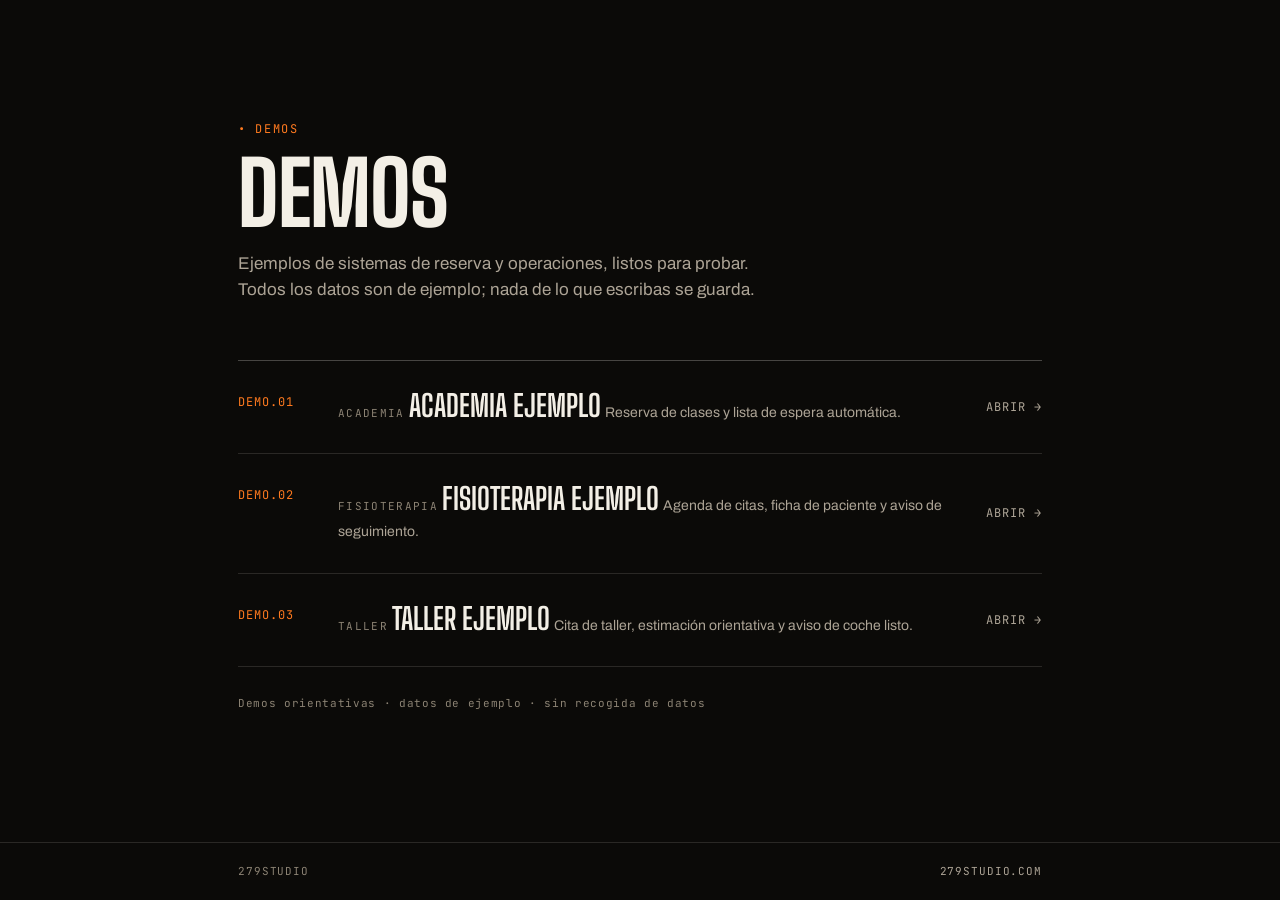
==== index.html @ bb10268d "Galeria de demos 279studio: index + genericas (academia, clinica, taller) Proyecto estatico para Ver" ====
<!doctype html>
<html lang="es">
<head>
<meta charset="UTF-8">
<meta name="viewport" content="width=device-width, initial-scale=1">
<title>Demos</title>
<meta name="description" content="Galería de demos de sistemas de reserva y operaciones. Ejemplos orientativos, ningún dato es real.">
<meta name="robots" content="noindex">
<link rel="preconnect" href="https://fonts.googleapis.com">
<link rel="preconnect" href="https://fonts.gstatic.com" crossorigin>
<link href="https://fonts.googleapis.com/css2?family=Big+Shoulders+Display:wght@700;800&family=Archivo:wght@400;500;600&family=JetBrains+Mono:wght@400;500;700&display=swap" rel="stylesheet">
<style>
  :root {
    --ground: #0b0a08;
    --raised: #17140f;
    --paper: #f3efe6;
    --paper-dim: #ada496;
    --paper-faint: #8c8374;
    --accent: #ff7a1f;
    --line: rgba(243, 239, 230, 0.13);
    --line-strong: rgba(243, 239, 230, 0.26);
    --f-display: "Big Shoulders Display", "Arial Narrow", sans-serif;
    --f-body: "Archivo", system-ui, -apple-system, "Segoe UI", sans-serif;
    --f-mono: "JetBrains Mono", ui-monospace, "SFMono-Regular", Menlo, monospace;
  }
  * { box-sizing: border-box; margin: 0; padding: 0; }
  body {
    background: var(--ground);
    color: var(--paper);
    font-family: var(--f-body);
    font-size: 17px;
    line-height: 1.55;
    min-height: 100vh;
    display: flex;
    flex-direction: column;
  }
  ::selection { background: var(--accent); color: #14110b; }
  a { color: inherit; }
  :focus-visible { outline: 2px solid var(--accent); outline-offset: 3px; }
  .wrap { width: 100%; max-width: 900px; margin: 0 auto; padding-inline: clamp(20px, 5vw, 48px); }
  main { flex: 1; padding-block: clamp(56px, 12vw, 120px); }

  .kicker {
    font-family: var(--f-mono);
    font-size: 12px;
    letter-spacing: 0.14em;
    text-transform: uppercase;
    color: var(--accent);
    margin-bottom: 12px;
  }
  .kicker::before { content: "\2022  "; }
  h1 {
    font-family: var(--f-display);
    font-weight: 800;
    font-size: clamp(46px, 10vw, 88px);
    line-height: 0.96;
    letter-spacing: -0.015em;
    text-transform: uppercase;
  }
  .intro { margin-top: 16px; max-width: 56ch; color: var(--paper-dim); }

  .list {
    margin-top: clamp(32px, 6vw, 56px);
    border-top: 1px solid var(--line-strong);
  }
  .item {
    display: grid;
    grid-template-columns: 4.5rem 1fr auto;
    gap: clamp(12px, 3vw, 28px);
    align-items: center;
    padding: clamp(18px, 3.5vw, 28px) 0;
    border-bottom: 1px solid var(--line);
    text-decoration: none;
    transition: background 0.15s ease;
  }
  .item:hover, .item:focus-visible { background: var(--raised); }
  .item .num {
    font-family: var(--f-mono);
    font-size: 12px;
    letter-spacing: 0.08em;
    color: var(--accent);
    align-self: start;
    padding-top: 4px;
  }
  .item .sector {
    font-family: var(--f-mono);
    font-size: 11px;
    letter-spacing: 0.12em;
    text-transform: uppercase;
    color: var(--paper-faint);
  }
  .item .name {
    font-family: var(--f-display);
    font-weight: 700;
    font-size: clamp(22px, 4vw, 30px);
    text-transform: uppercase;
    line-height: 1.1;
    margin-top: 2px;
  }
  .item .desc { font-size: 14px; color: var(--paper-dim); margin-top: 4px; }
  .item .go {
    font-family: var(--f-mono);
    font-size: 12px;
    letter-spacing: 0.08em;
    text-transform: uppercase;
    color: var(--paper-dim);
    white-space: nowrap;
  }
  .item:hover .go, .item:focus-visible .go { color: var(--accent); }

  .note {
    margin-top: 28px;
    font-family: var(--f-mono);
    font-size: 11px;
    letter-spacing: 0.06em;
    color: var(--paper-faint);
  }

  footer {
    border-top: 1px solid var(--line);
    padding-block: 20px;
    font-family: var(--f-mono);
    font-size: 11px;
    letter-spacing: 0.08em;
    text-transform: uppercase;
    color: var(--paper-faint);
  }
  footer .wrap { display: flex; justify-content: space-between; gap: 1rem; flex-wrap: wrap; }
  footer a { color: var(--paper-dim); text-decoration: none; }
  footer a:hover { color: var(--accent); }

  @media (max-width: 560px) {
    .item { grid-template-columns: 1fr; }
    .item .num { padding-top: 0; }
    .item .go { justify-self: start; }
  }
  @media (prefers-reduced-motion: reduce) {
    * { transition-duration: 0.01ms !important; }
  }
</style>
</head>
<body>
<main>
  <div class="wrap">
    <p class="kicker">Demos</p>
    <h1>Demos</h1>
    <p class="intro">Ejemplos de sistemas de reserva y operaciones, listos para probar. Todos los datos son de ejemplo; nada de lo que escribas se guarda.</p>

    <div class="list">
      <a class="item" href="genericas/academia/">
        <span class="num">DEMO.01</span>
        <span>
          <span class="sector">Academia</span>
          <span class="name">Academia Ejemplo</span>
          <span class="desc">Reserva de clases y lista de espera automática.</span>
        </span>
        <span class="go">Abrir &rarr;</span>
      </a>
      <a class="item" href="genericas/clinica/">
        <span class="num">DEMO.02</span>
        <span>
          <span class="sector">Fisioterapia</span>
          <span class="name">Fisioterapia Ejemplo</span>
          <span class="desc">Agenda de citas, ficha de paciente y aviso de seguimiento.</span>
        </span>
        <span class="go">Abrir &rarr;</span>
      </a>
      <a class="item" href="genericas/taller/">
        <span class="num">DEMO.03</span>
        <span>
          <span class="sector">Taller</span>
          <span class="name">Taller Ejemplo</span>
          <span class="desc">Cita de taller, estimación orientativa y aviso de coche listo.</span>
        </span>
        <span class="go">Abrir &rarr;</span>
      </a>
    </div>

    <p class="note">Demos orientativas · datos de ejemplo · sin recogida de datos</p>
  </div>
</main>

<footer>
  <div class="wrap">
    <span>279studio</span>
    <a href="https://279studio.com" target="_blank" rel="noopener">279studio.com</a>
  </div>
</footer>
</body>
</html>
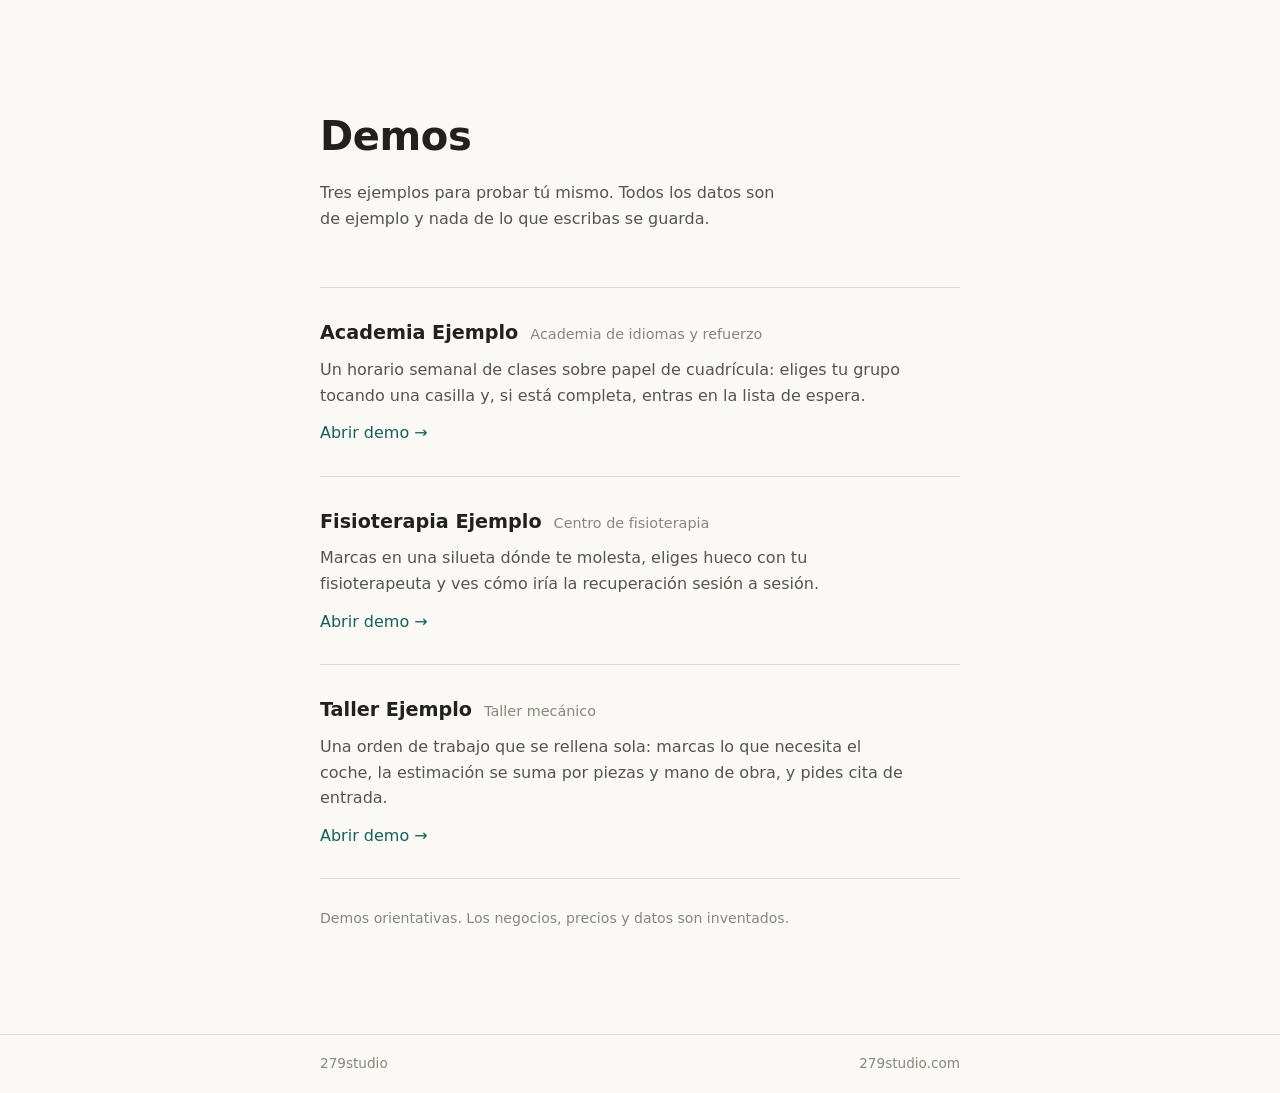
==== commit e6a994c3: "Rediseño de las 3 demos genéricas: cada una con su propio mundo visual Se abandona el sistema único " ====
--- a/index.html
+++ b/index.html
@@ -4,179 +4,134 @@
 <meta charset="UTF-8">
 <meta name="viewport" content="width=device-width, initial-scale=1">
 <title>Demos</title>
-<meta name="description" content="Galería de demos de sistemas de reserva y operaciones. Ejemplos orientativos, ningún dato es real.">
+<meta name="description" content="Tres demos para probar. Datos de ejemplo; nada de lo que escribas se guarda.">
 <meta name="robots" content="noindex">
-<link rel="preconnect" href="https://fonts.googleapis.com">
-<link rel="preconnect" href="https://fonts.gstatic.com" crossorigin>
-<link href="https://fonts.googleapis.com/css2?family=Big+Shoulders+Display:wght@700;800&family=Archivo:wght@400;500;600&family=JetBrains+Mono:wght@400;500;700&display=swap" rel="stylesheet">
 <style>
   :root {
-    --ground: #0b0a08;
-    --raised: #17140f;
-    --paper: #f3efe6;
-    --paper-dim: #ada496;
-    --paper-faint: #8c8374;
-    --accent: #ff7a1f;
-    --line: rgba(243, 239, 230, 0.13);
-    --line-strong: rgba(243, 239, 230, 0.26);
-    --f-display: "Big Shoulders Display", "Arial Narrow", sans-serif;
-    --f-body: "Archivo", system-ui, -apple-system, "Segoe UI", sans-serif;
-    --f-mono: "JetBrains Mono", ui-monospace, "SFMono-Regular", Menlo, monospace;
+    --paper: #faf9f6;
+    --ink: #23211d;
+    --ink-soft: #57544d;
+    --faint: #8a867d;
+    --line: rgba(35, 33, 29, 0.14);
+    --focus: #1b5e5a;
+    --sans: system-ui, -apple-system, "Segoe UI", Roboto, "Helvetica Neue", Arial, sans-serif;
   }
   * { box-sizing: border-box; margin: 0; padding: 0; }
   body {
-    background: var(--ground);
-    color: var(--paper);
-    font-family: var(--f-body);
-    font-size: 17px;
-    line-height: 1.55;
+    font-family: var(--sans);
+    color: var(--ink);
+    background: var(--paper);
+    font-size: 16px;
+    line-height: 1.6;
     min-height: 100vh;
     display: flex;
     flex-direction: column;
+    -webkit-font-smoothing: antialiased;
   }
-  ::selection { background: var(--accent); color: #14110b; }
   a { color: inherit; }
-  :focus-visible { outline: 2px solid var(--accent); outline-offset: 3px; }
-  .wrap { width: 100%; max-width: 900px; margin: 0 auto; padding-inline: clamp(20px, 5vw, 48px); }
-  main { flex: 1; padding-block: clamp(56px, 12vw, 120px); }
+  ::selection { background: #d9e6e4; }
+  :focus-visible { outline: 2px solid var(--focus); outline-offset: 3px; }
 
-  .kicker {
-    font-family: var(--f-mono);
-    font-size: 12px;
-    letter-spacing: 0.14em;
-    text-transform: uppercase;
-    color: var(--accent);
-    margin-bottom: 12px;
+  .wrap { width: 100%; max-width: 720px; margin: 0 auto; padding-inline: clamp(20px, 6vw, 40px); }
+  main { flex: 1; padding-block: clamp(52px, 12vw, 104px); }
+
+  h1 {
+    font-size: clamp(1.9rem, 5vw, 2.5rem);
+    font-weight: 600;
+    letter-spacing: -0.01em;
   }
-  .kicker::before { content: "\2022  "; }
-  h1 {
-    font-family: var(--f-display);
-    font-weight: 800;
-    font-size: clamp(46px, 10vw, 88px);
-    line-height: 0.96;
-    letter-spacing: -0.015em;
-    text-transform: uppercase;
+  .lede {
+    margin-top: 12px;
+    max-width: 46ch;
+    color: var(--ink-soft);
   }
-  .intro { margin-top: 16px; max-width: 56ch; color: var(--paper-dim); }
 
-  .list {
-    margin-top: clamp(32px, 6vw, 56px);
-    border-top: 1px solid var(--line-strong);
+  .demos {
+    margin-top: clamp(32px, 7vw, 56px);
+    border-top: 1px solid var(--line);
   }
-  .item {
-    display: grid;
-    grid-template-columns: 4.5rem 1fr auto;
-    gap: clamp(12px, 3vw, 28px);
-    align-items: center;
-    padding: clamp(18px, 3.5vw, 28px) 0;
+  .demo {
+    display: block;
+    padding: clamp(22px, 5vw, 30px) 0;
     border-bottom: 1px solid var(--line);
     text-decoration: none;
-    transition: background 0.15s ease;
   }
-  .item:hover, .item:focus-visible { background: var(--raised); }
-  .item .num {
-    font-family: var(--f-mono);
-    font-size: 12px;
-    letter-spacing: 0.08em;
-    color: var(--accent);
-    align-self: start;
-    padding-top: 4px;
+  .demo-head {
+    display: flex;
+    align-items: baseline;
+    gap: 12px;
+    flex-wrap: wrap;
   }
-  .item .sector {
-    font-family: var(--f-mono);
-    font-size: 11px;
-    letter-spacing: 0.12em;
-    text-transform: uppercase;
-    color: var(--paper-faint);
+  .demo-name { font-size: 1.2rem; font-weight: 600; }
+  .demo-sector { font-size: 0.9rem; color: var(--faint); }
+  .demo-desc { display: block; margin-top: 8px; color: var(--ink-soft); max-width: 58ch; }
+  .demo-open {
+    display: block;
+    margin-top: 12px;
+    font-weight: 500;
+    color: var(--focus);
   }
-  .item .name {
-    font-family: var(--f-display);
-    font-weight: 700;
-    font-size: clamp(22px, 4vw, 30px);
-    text-transform: uppercase;
-    line-height: 1.1;
-    margin-top: 2px;
-  }
-  .item .desc { font-size: 14px; color: var(--paper-dim); margin-top: 4px; }
-  .item .go {
-    font-family: var(--f-mono);
-    font-size: 12px;
-    letter-spacing: 0.08em;
-    text-transform: uppercase;
-    color: var(--paper-dim);
-    white-space: nowrap;
-  }
-  .item:hover .go, .item:focus-visible .go { color: var(--accent); }
+  .demo:hover .demo-name { text-decoration: underline; text-underline-offset: 3px; }
+  .demo:hover .demo-open,
+  .demo:focus-visible .demo-open { text-decoration: underline; text-underline-offset: 3px; }
 
-  .note {
+  .disclaimer {
     margin-top: 28px;
-    font-family: var(--f-mono);
-    font-size: 11px;
-    letter-spacing: 0.06em;
-    color: var(--paper-faint);
+    font-size: 0.88rem;
+    color: var(--faint);
   }
 
   footer {
     border-top: 1px solid var(--line);
-    padding-block: 20px;
-    font-family: var(--f-mono);
-    font-size: 11px;
-    letter-spacing: 0.08em;
-    text-transform: uppercase;
-    color: var(--paper-faint);
+    padding-block: 18px;
+    font-size: 0.85rem;
+    color: var(--faint);
   }
   footer .wrap { display: flex; justify-content: space-between; gap: 1rem; flex-wrap: wrap; }
-  footer a { color: var(--paper-dim); text-decoration: none; }
-  footer a:hover { color: var(--accent); }
+  footer a { text-decoration: none; }
+  footer a:hover { text-decoration: underline; }
 
-  @media (max-width: 560px) {
-    .item { grid-template-columns: 1fr; }
-    .item .num { padding-top: 0; }
-    .item .go { justify-self: start; }
-  }
   @media (prefers-reduced-motion: reduce) {
-    * { transition-duration: 0.01ms !important; }
+    * { transition: none !important; }
   }
 </style>
 </head>
 <body>
 <main>
   <div class="wrap">
-    <p class="kicker">Demos</p>
     <h1>Demos</h1>
-    <p class="intro">Ejemplos de sistemas de reserva y operaciones, listos para probar. Todos los datos son de ejemplo; nada de lo que escribas se guarda.</p>
+    <p class="lede">Tres ejemplos para probar tú mismo. Todos los datos son de ejemplo y nada de lo que escribas se guarda.</p>
 
-    <div class="list">
-      <a class="item" href="genericas/academia/">
-        <span class="num">DEMO.01</span>
-        <span>
-          <span class="sector">Academia</span>
-          <span class="name">Academia Ejemplo</span>
-          <span class="desc">Reserva de clases y lista de espera automática.</span>
+    <div class="demos">
+      <a class="demo" href="genericas/academia/">
+        <span class="demo-head">
+          <span class="demo-name">Academia Ejemplo</span>
+          <span class="demo-sector">Academia de idiomas y refuerzo</span>
         </span>
-        <span class="go">Abrir &rarr;</span>
+        <span class="demo-desc">Un horario semanal de clases sobre papel de cuadrícula: eliges tu grupo tocando una casilla y, si está completa, entras en la lista de espera.</span>
+        <span class="demo-open">Abrir demo &rarr;</span>
       </a>
-      <a class="item" href="genericas/clinica/">
-        <span class="num">DEMO.02</span>
-        <span>
-          <span class="sector">Fisioterapia</span>
-          <span class="name">Fisioterapia Ejemplo</span>
-          <span class="desc">Agenda de citas, ficha de paciente y aviso de seguimiento.</span>
+
+      <a class="demo" href="genericas/clinica/">
+        <span class="demo-head">
+          <span class="demo-name">Fisioterapia Ejemplo</span>
+          <span class="demo-sector">Centro de fisioterapia</span>
         </span>
-        <span class="go">Abrir &rarr;</span>
+        <span class="demo-desc">Marcas en una silueta dónde te molesta, eliges hueco con tu fisioterapeuta y ves cómo iría la recuperación sesión a sesión.</span>
+        <span class="demo-open">Abrir demo &rarr;</span>
       </a>
-      <a class="item" href="genericas/taller/">
-        <span class="num">DEMO.03</span>
-        <span>
-          <span class="sector">Taller</span>
-          <span class="name">Taller Ejemplo</span>
-          <span class="desc">Cita de taller, estimación orientativa y aviso de coche listo.</span>
+
+      <a class="demo" href="genericas/taller/">
+        <span class="demo-head">
+          <span class="demo-name">Taller Ejemplo</span>
+          <span class="demo-sector">Taller mecánico</span>
         </span>
-        <span class="go">Abrir &rarr;</span>
+        <span class="demo-desc">Una orden de trabajo que se rellena sola: marcas lo que necesita el coche, la estimación se suma por piezas y mano de obra, y pides cita de entrada.</span>
+        <span class="demo-open">Abrir demo &rarr;</span>
       </a>
     </div>
 
-    <p class="note">Demos orientativas · datos de ejemplo · sin recogida de datos</p>
+    <p class="disclaimer">Demos orientativas. Los negocios, precios y datos son inventados.</p>
   </div>
 </main>
 
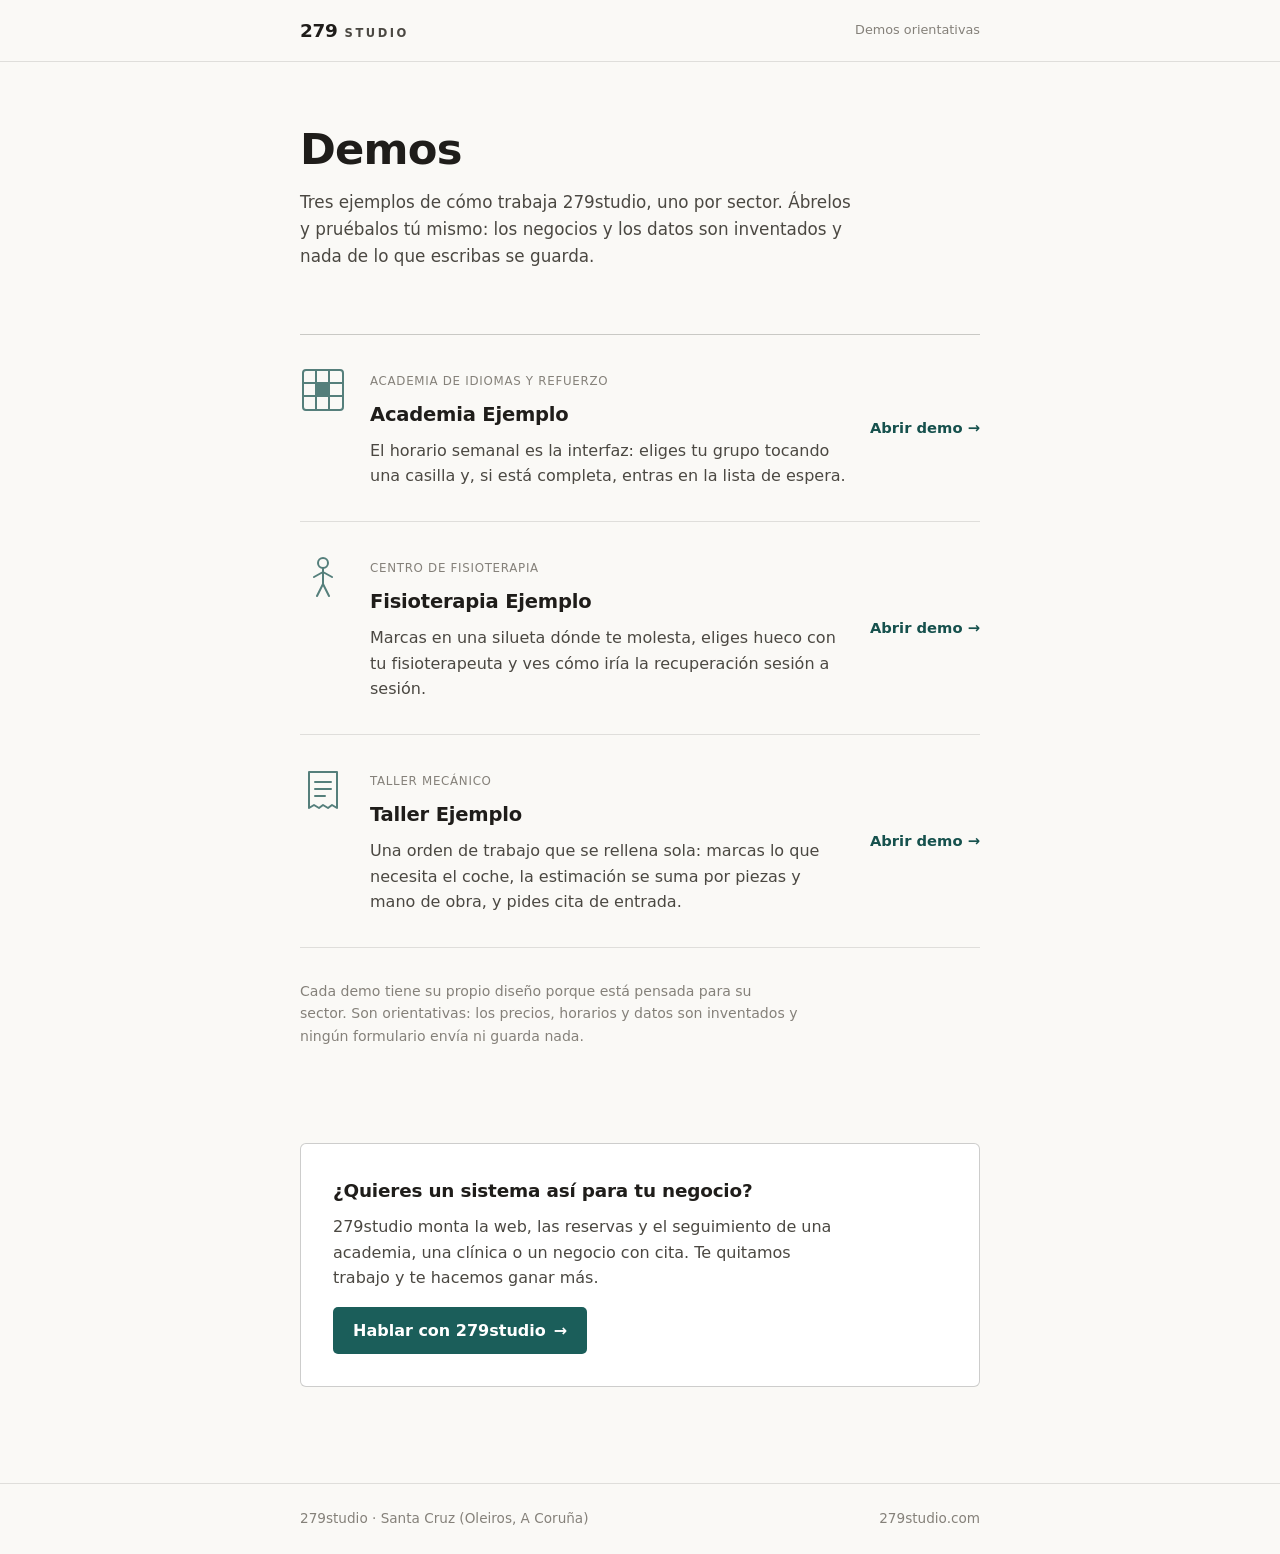
==== commit 0f86f50a: "Elevar demos a nivel premium: galería con marca 279studio + rework visual de las 3 genéricas Trabajo" ====
--- a/index.html
+++ b/index.html
@@ -3,20 +3,35 @@
 <head>
 <meta charset="UTF-8">
 <meta name="viewport" content="width=device-width, initial-scale=1">
-<title>Demos</title>
-<meta name="description" content="Tres demos para probar. Datos de ejemplo; nada de lo que escribas se guarda.">
+<title>Demos · 279studio</title>
+<meta name="description" content="Tres ejemplos de cómo trabaja 279studio, uno por sector. Pruébalos tú mismo: los datos son de ejemplo y nada de lo que escribas se guarda.">
 <meta name="robots" content="noindex">
+<meta name="theme-color" content="#1b1b1a">
+<link rel="icon" href="favicon.svg" type="image/svg+xml">
+<meta property="og:type" content="website">
+<meta property="og:site_name" content="279studio">
+<meta property="og:locale" content="es_ES">
+<meta property="og:title" content="Demos · 279studio">
+<meta property="og:description" content="Tres ejemplos de cómo trabaja 279studio, uno por sector. Pruébalos tú mismo.">
 <style>
   :root {
     --paper: #faf9f6;
-    --ink: #23211d;
-    --ink-soft: #57544d;
-    --faint: #8a867d;
-    --line: rgba(35, 33, 29, 0.14);
-    --focus: #1b5e5a;
+    --raise: #ffffff;
+    --ink: #1f1d1a;
+    --ink-soft: #4b4842;
+    --faint: #85817a;
+    --line: rgba(31, 29, 26, 0.12);
+    --line-strong: rgba(31, 29, 26, 0.22);
+    --accent: #1b5e5a;
+    --accent-ink: #16514d;
     --sans: system-ui, -apple-system, "Segoe UI", Roboto, "Helvetica Neue", Arial, sans-serif;
+
+    /* escala de espaciado compartida (criterio, no estética) */
+    --s-1: 4px;  --s-2: 8px;  --s-3: 12px; --s-4: 16px;
+    --s-5: 24px; --s-6: 32px; --s-7: 48px; --s-8: 64px; --s-9: 96px;
   }
   * { box-sizing: border-box; margin: 0; padding: 0; }
+  html { -webkit-text-size-adjust: 100%; }
   body {
     font-family: var(--sans);
     color: var(--ink);
@@ -29,115 +44,176 @@
     -webkit-font-smoothing: antialiased;
   }
   a { color: inherit; }
-  ::selection { background: #d9e6e4; }
-  :focus-visible { outline: 2px solid var(--focus); outline-offset: 3px; }
-
-  .wrap { width: 100%; max-width: 720px; margin: 0 auto; padding-inline: clamp(20px, 6vw, 40px); }
-  main { flex: 1; padding-block: clamp(52px, 12vw, 104px); }
-
-  h1 {
-    font-size: clamp(1.9rem, 5vw, 2.5rem);
-    font-weight: 600;
-    letter-spacing: -0.01em;
-  }
-  .lede {
-    margin-top: 12px;
-    max-width: 46ch;
-    color: var(--ink-soft);
-  }
-
-  .demos {
-    margin-top: clamp(32px, 7vw, 56px);
-    border-top: 1px solid var(--line);
-  }
+  ::selection { background: #d7e6e4; }
+  :focus-visible { outline: 2px solid var(--accent); outline-offset: 3px; border-radius: 2px; }
+
+  .wrap { width: 100%; max-width: 760px; margin: 0 auto; padding-inline: clamp(20px, 6vw, 40px); }
+
+  /* ---------- cabecera: marca 279studio ---------- */
+  .site-head { border-bottom: 1px solid var(--line); }
+  .site-head .wrap {
+    display: flex; align-items: center; justify-content: space-between;
+    gap: var(--s-4); padding-block: var(--s-4);
+  }
+  /* LOGO PLACEHOLDER — marca 279studio (provisional), sustituir por el logotipo real */
+  .wordmark { display: inline-flex; align-items: baseline; gap: 7px; text-decoration: none; color: var(--ink); }
+  .wordmark b { font-weight: 800; font-size: 1.15rem; letter-spacing: -0.015em; }
+  .wordmark span { font-weight: 600; font-size: 0.72rem; letter-spacing: 0.22em; color: var(--ink-soft); }
+  .head-tag { font-size: 0.8rem; color: var(--faint); }
+
+  main { flex: 1; padding-block: clamp(var(--s-6), 7vw, var(--s-8)) clamp(var(--s-7), 11vw, var(--s-9)); }
+
+  h1 { font-size: clamp(2rem, 5.4vw, 2.7rem); font-weight: 650; letter-spacing: -0.018em; line-height: 1.08; }
+  .lede { margin-top: var(--s-4); max-width: 52ch; color: var(--ink-soft); font-size: 1.05rem; }
+
+  .demos { margin-top: clamp(var(--s-7), 8vw, var(--s-8)); border-top: 1px solid var(--line-strong); }
   .demo {
-    display: block;
-    padding: clamp(22px, 5vw, 30px) 0;
+    display: grid;
+    grid-template-columns: 46px 1fr auto;
+    align-items: start;
+    gap: var(--s-5);
+    padding: clamp(var(--s-5), 5vw, var(--s-6)) 0;
     border-bottom: 1px solid var(--line);
     text-decoration: none;
-  }
-  .demo-head {
-    display: flex;
-    align-items: baseline;
-    gap: 12px;
-    flex-wrap: wrap;
-  }
-  .demo-name { font-size: 1.2rem; font-weight: 600; }
-  .demo-sector { font-size: 0.9rem; color: var(--faint); }
-  .demo-desc { display: block; margin-top: 8px; color: var(--ink-soft); max-width: 58ch; }
-  .demo-open {
-    display: block;
-    margin-top: 12px;
-    font-weight: 500;
-    color: var(--focus);
-  }
+    transition: background 0.16s ease;
+  }
+  .demo:hover, .demo:focus-visible { background: rgba(27, 94, 90, 0.045); }
+  .demo:hover { outline: none; }
+
+  .demo-motif { width: 46px; height: 46px; color: var(--accent-ink); opacity: 0.72; }
+  .demo-motif svg { width: 100%; height: 100%; display: block; }
+
+  .demo-body { min-width: 0; }
+  .demo-sector {
+    display: inline-block; font-size: 0.74rem; letter-spacing: 0.06em;
+    text-transform: uppercase; color: var(--faint); margin-bottom: var(--s-2);
+  }
+  .demo-name { display: block; font-size: 1.22rem; font-weight: 650; letter-spacing: -0.01em; }
+  .demo-desc { display: block; margin-top: var(--s-2); color: var(--ink-soft); max-width: 54ch; }
+
+  .demo-go {
+    align-self: center;
+    font-weight: 600; font-size: 0.92rem; color: var(--accent-ink);
+    white-space: nowrap;
+  }
+  .demo-go .arrow { display: inline-block; transition: transform 0.16s ease; }
   .demo:hover .demo-name { text-decoration: underline; text-underline-offset: 3px; }
-  .demo:hover .demo-open,
-  .demo:focus-visible .demo-open { text-decoration: underline; text-underline-offset: 3px; }
-
-  .disclaimer {
-    margin-top: 28px;
-    font-size: 0.88rem;
-    color: var(--faint);
-  }
-
-  footer {
-    border-top: 1px solid var(--line);
-    padding-block: 18px;
-    font-size: 0.85rem;
-    color: var(--faint);
-  }
-  footer .wrap { display: flex; justify-content: space-between; gap: 1rem; flex-wrap: wrap; }
+  .demo:hover .demo-go .arrow, .demo:focus-visible .demo-go .arrow { transform: translateX(4px); }
+
+  .disclaimer { margin-top: var(--s-6); font-size: 0.88rem; color: var(--faint); max-width: 56ch; }
+
+  /* ---------- remate: CTA a 279studio ---------- */
+  .cta {
+    margin-top: clamp(var(--s-7), 9vw, var(--s-9));
+    padding: clamp(var(--s-5), 5vw, var(--s-6));
+    background: var(--raise);
+    border: 1px solid var(--line-strong);
+    border-radius: 6px;
+  }
+  .cta h2 { font-size: 1.15rem; font-weight: 650; letter-spacing: -0.01em; }
+  .cta p { margin-top: var(--s-2); color: var(--ink-soft); max-width: 50ch; }
+  .cta a.cta-link {
+    display: inline-flex; align-items: center; gap: 8px;
+    margin-top: var(--s-4); padding: 11px 20px;
+    background: var(--accent); color: #fff; text-decoration: none;
+    font-weight: 600; border-radius: 5px;
+    transition: background 0.16s ease;
+  }
+  .cta a.cta-link:hover { background: var(--accent-ink); }
+
+  footer { border-top: 1px solid var(--line); padding-block: var(--s-5); font-size: 0.85rem; color: var(--faint); }
+  footer .wrap { display: flex; justify-content: space-between; gap: 1rem; flex-wrap: wrap; align-items: center; }
   footer a { text-decoration: none; }
   footer a:hover { text-decoration: underline; }
 
+  @media (max-width: 560px) {
+    .demo { grid-template-columns: 1fr; gap: var(--s-3); }
+    .demo-motif { display: none; }
+    .demo-go { align-self: start; }
+  }
   @media (prefers-reduced-motion: reduce) {
     * { transition: none !important; }
   }
 </style>
 </head>
 <body>
+<header class="site-head">
+  <div class="wrap">
+    <!-- LOGO PLACEHOLDER — marca 279studio (provisional), sustituir por el logotipo real -->
+    <a class="wordmark" href="https://279studio.com" target="_blank" rel="noopener">
+      <b>279</b><span>STUDIO</span>
+    </a>
+    <span class="head-tag">Demos orientativas</span>
+  </div>
+</header>
+
 <main>
   <div class="wrap">
     <h1>Demos</h1>
-    <p class="lede">Tres ejemplos para probar tú mismo. Todos los datos son de ejemplo y nada de lo que escribas se guarda.</p>
+    <p class="lede">Tres ejemplos de cómo trabaja 279studio, uno por sector. Ábrelos y pruébalos tú mismo: los negocios y los datos son inventados y nada de lo que escribas se guarda.</p>
 
     <div class="demos">
       <a class="demo" href="genericas/academia/">
-        <span class="demo-head">
+        <span class="demo-motif" aria-hidden="true">
+          <svg viewBox="0 0 46 46" fill="none" stroke="currentColor" stroke-width="2">
+            <rect x="3" y="3" width="40" height="40" rx="3"/>
+            <path d="M3 16h40M3 29h40M16 3v40M29 3v40"/>
+            <rect x="17" y="17" width="11" height="11" fill="currentColor" stroke="none"/>
+          </svg>
+        </span>
+        <span class="demo-body">
+          <span class="demo-sector">Academia de idiomas y refuerzo</span>
           <span class="demo-name">Academia Ejemplo</span>
-          <span class="demo-sector">Academia de idiomas y refuerzo</span>
-        </span>
-        <span class="demo-desc">Un horario semanal de clases sobre papel de cuadrícula: eliges tu grupo tocando una casilla y, si está completa, entras en la lista de espera.</span>
-        <span class="demo-open">Abrir demo &rarr;</span>
+          <span class="demo-desc">El horario semanal es la interfaz: eliges tu grupo tocando una casilla y, si está completa, entras en la lista de espera.</span>
+        </span>
+        <span class="demo-go">Abrir demo <span class="arrow">&rarr;</span></span>
       </a>
 
       <a class="demo" href="genericas/clinica/">
-        <span class="demo-head">
+        <span class="demo-motif" aria-hidden="true">
+          <svg viewBox="0 0 46 46" fill="none" stroke="currentColor" stroke-width="2" stroke-linecap="round" stroke-linejoin="round">
+            <circle cx="23" cy="9" r="5"/>
+            <path d="M23 14v16M23 18l-9 5M23 18l9 5M23 30l-6 12M23 30l6 12"/>
+          </svg>
+        </span>
+        <span class="demo-body">
+          <span class="demo-sector">Centro de fisioterapia</span>
           <span class="demo-name">Fisioterapia Ejemplo</span>
-          <span class="demo-sector">Centro de fisioterapia</span>
-        </span>
-        <span class="demo-desc">Marcas en una silueta dónde te molesta, eliges hueco con tu fisioterapeuta y ves cómo iría la recuperación sesión a sesión.</span>
-        <span class="demo-open">Abrir demo &rarr;</span>
+          <span class="demo-desc">Marcas en una silueta dónde te molesta, eliges hueco con tu fisioterapeuta y ves cómo iría la recuperación sesión a sesión.</span>
+        </span>
+        <span class="demo-go">Abrir demo <span class="arrow">&rarr;</span></span>
       </a>
 
       <a class="demo" href="genericas/taller/">
-        <span class="demo-head">
+        <span class="demo-motif" aria-hidden="true">
+          <svg viewBox="0 0 46 46" fill="none" stroke="currentColor" stroke-width="2" stroke-linecap="round">
+            <path d="M9 5h28v36l-5-3-4 3-5-3-4 3-5-3-5 3z" stroke-linejoin="round"/>
+            <path d="M15 15h16M15 22h16M15 29h10"/>
+          </svg>
+        </span>
+        <span class="demo-body">
+          <span class="demo-sector">Taller mecánico</span>
           <span class="demo-name">Taller Ejemplo</span>
-          <span class="demo-sector">Taller mecánico</span>
-        </span>
-        <span class="demo-desc">Una orden de trabajo que se rellena sola: marcas lo que necesita el coche, la estimación se suma por piezas y mano de obra, y pides cita de entrada.</span>
-        <span class="demo-open">Abrir demo &rarr;</span>
+          <span class="demo-desc">Una orden de trabajo que se rellena sola: marcas lo que necesita el coche, la estimación se suma por piezas y mano de obra, y pides cita de entrada.</span>
+        </span>
+        <span class="demo-go">Abrir demo <span class="arrow">&rarr;</span></span>
       </a>
     </div>
 
-    <p class="disclaimer">Demos orientativas. Los negocios, precios y datos son inventados.</p>
+    <p class="disclaimer">Cada demo tiene su propio diseño porque está pensada para su sector. Son orientativas: los precios, horarios y datos son inventados y ningún formulario envía ni guarda nada.</p>
+
+    <section class="cta" aria-labelledby="cta-h">
+      <h2 id="cta-h">¿Quieres un sistema así para tu negocio?</h2>
+      <p>279studio monta la web, las reservas y el seguimiento de una academia, una clínica o un negocio con cita. Te quitamos trabajo y te hacemos ganar más.</p>
+      <a class="cta-link" href="https://279studio.com" target="_blank" rel="noopener">Hablar con 279studio <span aria-hidden="true">&rarr;</span></a>
+    </section>
   </div>
 </main>
 
 <footer>
   <div class="wrap">
-    <span>279studio</span>
+    <!-- LOGO PLACEHOLDER — marca 279studio (provisional) -->
+    <span>279studio · Santa Cruz (Oleiros, A Coruña)</span>
     <a href="https://279studio.com" target="_blank" rel="noopener">279studio.com</a>
   </div>
 </footer>
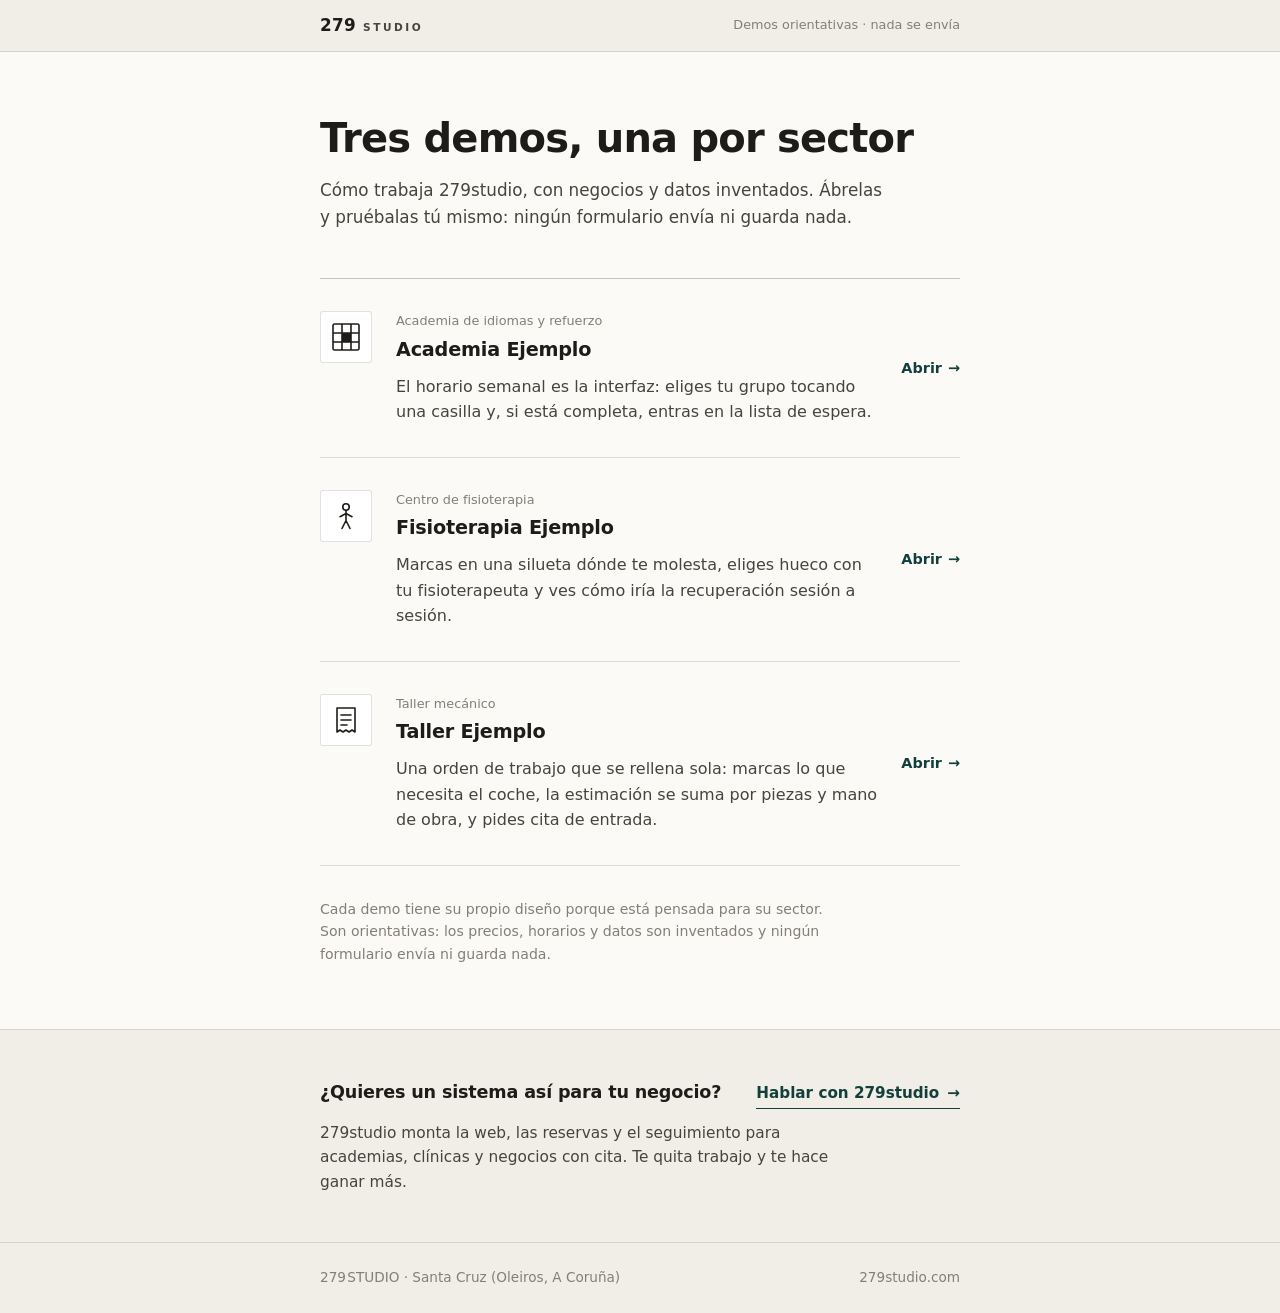
==== commit 3cb830b9: "Fase 1: galería elevada + CTA Opción 1 (bandas 279studio) + FASES.md FASES.md nuevo: recoge el plan " ====
--- a/index.html
+++ b/index.html
@@ -4,26 +4,27 @@
 <meta charset="UTF-8">
 <meta name="viewport" content="width=device-width, initial-scale=1">
 <title>Demos · 279studio</title>
-<meta name="description" content="Tres ejemplos de cómo trabaja 279studio, uno por sector. Pruébalos tú mismo: los datos son de ejemplo y nada de lo que escribas se guarda.">
+<meta name="description" content="Tres demos de 279studio, una por sector: academia, clínica y taller. Datos inventados; ningún formulario envía ni guarda nada.">
 <meta name="robots" content="noindex">
-<meta name="theme-color" content="#1b1b1a">
+<meta name="theme-color" content="#f1eee7">
 <link rel="icon" href="favicon.svg" type="image/svg+xml">
 <meta property="og:type" content="website">
 <meta property="og:site_name" content="279studio">
 <meta property="og:locale" content="es_ES">
 <meta property="og:title" content="Demos · 279studio">
-<meta property="og:description" content="Tres ejemplos de cómo trabaja 279studio, uno por sector. Pruébalos tú mismo.">
+<meta property="og:description" content="Tres demos de 279studio, una por sector. Ábrelas y pruébalas: datos inventados, nada se envía.">
 <style>
   :root {
-    --paper: #faf9f6;
+    --paper: #fbfaf7;
+    --band: #f1eee7;
     --raise: #ffffff;
-    --ink: #1f1d1a;
-    --ink-soft: #4b4842;
-    --faint: #85817a;
-    --line: rgba(31, 29, 26, 0.12);
-    --line-strong: rgba(31, 29, 26, 0.22);
-    --accent: #1b5e5a;
-    --accent-ink: #16514d;
+    --ink: #1e1c19;
+    --ink-soft: #47443e;
+    --faint: #837f77;
+    --line: rgba(30, 28, 25, 0.13);
+    --line-strong: rgba(30, 28, 25, 0.24);
+    --accent: #185753;
+    --accent-ink: #123f3c;
     --sans: system-ui, -apple-system, "Segoe UI", Roboto, "Helvetica Neue", Arial, sans-serif;
 
     /* escala de espaciado compartida (criterio, no estética) */
@@ -44,85 +45,111 @@
     -webkit-font-smoothing: antialiased;
   }
   a { color: inherit; }
-  ::selection { background: #d7e6e4; }
   :focus-visible { outline: 2px solid var(--accent); outline-offset: 3px; border-radius: 2px; }
 
-  .wrap { width: 100%; max-width: 760px; margin: 0 auto; padding-inline: clamp(20px, 6vw, 40px); }
-
-  /* ---------- cabecera: marca 279studio ---------- */
-  .site-head { border-bottom: 1px solid var(--line); }
-  .site-head .wrap {
-    display: flex; align-items: center; justify-content: space-between;
-    gap: var(--s-4); padding-block: var(--s-4);
-  }
-  /* LOGO PLACEHOLDER — marca 279studio (provisional), sustituir por el logotipo real */
+  .wrap { width: 100%; max-width: 720px; margin: 0 auto; padding-inline: clamp(20px, 6vw, 40px); }
+
+  /* ============================================================
+     .studio-strip — componente de framing 279studio (ver FASES.md)
+     Skin neutro de la galería. Cada demo replica esta estructura
+     en su propio styles.css con sus tokens (Fases 2-4).
+     ============================================================ */
+  .studio-strip { background: var(--band); }
+  .studio-strip .wrap {
+    display: flex; align-items: center; gap: var(--s-4);
+    justify-content: space-between;
+  }
+  .studio-strip--head { border-bottom: 1px solid var(--line); }
+  .studio-strip--head .wrap { padding-block: var(--s-3); }
+  .studio-strip--foot { border-top: 1px solid var(--line); }
+  .studio-strip--foot .wrap {
+    flex-wrap: wrap; align-items: baseline;
+    padding-block: clamp(var(--s-6), 6vw, var(--s-7));
+    row-gap: var(--s-3);
+  }
+
+  /* LOGO PLACEHOLDER — wordmark 279studio (provisional), sustituir por el logotipo real */
   .wordmark { display: inline-flex; align-items: baseline; gap: 7px; text-decoration: none; color: var(--ink); }
-  .wordmark b { font-weight: 800; font-size: 1.15rem; letter-spacing: -0.015em; }
-  .wordmark span { font-weight: 600; font-size: 0.72rem; letter-spacing: 0.22em; color: var(--ink-soft); }
-  .head-tag { font-size: 0.8rem; color: var(--faint); }
-
-  main { flex: 1; padding-block: clamp(var(--s-6), 7vw, var(--s-8)) clamp(var(--s-7), 11vw, var(--s-9)); }
-
-  h1 { font-size: clamp(2rem, 5.4vw, 2.7rem); font-weight: 650; letter-spacing: -0.018em; line-height: 1.08; }
-  .lede { margin-top: var(--s-4); max-width: 52ch; color: var(--ink-soft); font-size: 1.05rem; }
-
-  .demos { margin-top: clamp(var(--s-7), 8vw, var(--s-8)); border-top: 1px solid var(--line-strong); }
+  .wordmark b { font-weight: 800; font-size: 1.05rem; letter-spacing: 0.02em; }
+  .wordmark span { font-weight: 600; font-size: 0.66rem; letter-spacing: 0.24em; color: var(--ink-soft); }
+  .strip-note { font-size: 0.8rem; color: var(--faint); text-align: right; }
+
+  .cta-q { flex: 1 1 20ch; font-size: 1.1rem; font-weight: 640; letter-spacing: -0.01em; color: var(--ink); }
+  .cta-sub { flex: 1 1 100%; order: 3; color: var(--ink-soft); font-size: 0.96rem; max-width: 56ch; }
+  .cta-link {
+    flex: 0 0 auto;
+    display: inline-flex; align-items: center; gap: 8px;
+    font-weight: 640; font-size: 0.95rem; color: var(--accent-ink);
+    text-decoration: none;
+    border-bottom: 1px solid currentColor;
+    padding-bottom: 2px;
+  }
+  .cta-link:hover { color: var(--accent); }
+
+  /* ---------- índice ---------- */
+  main { flex: 1; }
+  .intro { padding-block: clamp(var(--s-7), 9vw, var(--s-8)) 0; }
+  h1 { font-size: clamp(1.9rem, 5vw, 2.5rem); font-weight: 640; letter-spacing: -0.02em; line-height: 1.12; }
+  .lede { margin-top: var(--s-4); max-width: 54ch; color: var(--ink-soft); font-size: 1.05rem; }
+
+  .demos {
+    list-style: none;
+    margin-top: clamp(var(--s-6), 7vw, var(--s-7));
+    border-top: 1px solid var(--line-strong);
+  }
   .demo {
     display: grid;
-    grid-template-columns: 46px 1fr auto;
+    grid-template-columns: 52px 1fr auto;
     align-items: start;
     gap: var(--s-5);
     padding: clamp(var(--s-5), 5vw, var(--s-6)) 0;
     border-bottom: 1px solid var(--line);
     text-decoration: none;
-    transition: background 0.16s ease;
-  }
-  .demo:hover, .demo:focus-visible { background: rgba(27, 94, 90, 0.045); }
-  .demo:hover { outline: none; }
-
-  .demo-motif { width: 46px; height: 46px; color: var(--accent-ink); opacity: 0.72; }
-  .demo-motif svg { width: 100%; height: 100%; display: block; }
+  }
+  .demo:hover, .demo:focus-visible { outline: none; }
+
+  .demo-motif {
+    width: 52px; height: 52px;
+    display: grid; place-items: center;
+    background: var(--raise);
+    border: 1px solid var(--line);
+    border-radius: 3px;
+    color: var(--ink);
+  }
+  .demo-motif svg { width: 30px; height: 30px; display: block; }
 
   .demo-body { min-width: 0; }
-  .demo-sector {
-    display: inline-block; font-size: 0.74rem; letter-spacing: 0.06em;
-    text-transform: uppercase; color: var(--faint); margin-bottom: var(--s-2);
-  }
-  .demo-name { display: block; font-size: 1.22rem; font-weight: 650; letter-spacing: -0.01em; }
-  .demo-desc { display: block; margin-top: var(--s-2); color: var(--ink-soft); max-width: 54ch; }
+  .demo-sector { display: block; font-size: 0.8rem; font-weight: 500; color: var(--faint); }
+  .demo-name {
+    display: block; margin-top: 3px;
+    font-size: 1.2rem; font-weight: 640; letter-spacing: -0.01em;
+    text-decoration-thickness: 1px; text-underline-offset: 3px;
+  }
+  .demo:hover .demo-name, .demo:focus-visible .demo-name { text-decoration: underline; }
+  .demo-desc { display: block; margin-top: var(--s-2); color: var(--ink-soft); max-width: 56ch; }
 
   .demo-go {
     align-self: center;
-    font-weight: 600; font-size: 0.92rem; color: var(--accent-ink);
+    display: inline-flex; align-items: center; gap: 6px;
+    font-weight: 600; font-size: 0.9rem; color: var(--accent-ink);
     white-space: nowrap;
   }
-  .demo-go .arrow { display: inline-block; transition: transform 0.16s ease; }
-  .demo:hover .demo-name { text-decoration: underline; text-underline-offset: 3px; }
-  .demo:hover .demo-go .arrow, .demo:focus-visible .demo-go .arrow { transform: translateX(4px); }
-
-  .disclaimer { margin-top: var(--s-6); font-size: 0.88rem; color: var(--faint); max-width: 56ch; }
-
-  /* ---------- remate: CTA a 279studio ---------- */
-  .cta {
-    margin-top: clamp(var(--s-7), 9vw, var(--s-9));
-    padding: clamp(var(--s-5), 5vw, var(--s-6));
-    background: var(--raise);
-    border: 1px solid var(--line-strong);
-    border-radius: 6px;
-  }
-  .cta h2 { font-size: 1.15rem; font-weight: 650; letter-spacing: -0.01em; }
-  .cta p { margin-top: var(--s-2); color: var(--ink-soft); max-width: 50ch; }
-  .cta a.cta-link {
-    display: inline-flex; align-items: center; gap: 8px;
-    margin-top: var(--s-4); padding: 11px 20px;
-    background: var(--accent); color: #fff; text-decoration: none;
-    font-weight: 600; border-radius: 5px;
-    transition: background 0.16s ease;
-  }
-  .cta a.cta-link:hover { background: var(--accent-ink); }
-
-  footer { border-top: 1px solid var(--line); padding-block: var(--s-5); font-size: 0.85rem; color: var(--faint); }
-  footer .wrap { display: flex; justify-content: space-between; gap: 1rem; flex-wrap: wrap; align-items: center; }
+  .demo-go .arrow { transition: transform 0.16s ease; }
+  .demo:hover .demo-go .arrow, .demo:focus-visible .demo-go .arrow { transform: translateX(3px); }
+
+  .disclaimer {
+    padding-block: var(--s-6) clamp(var(--s-7), 9vw, var(--s-8));
+    font-size: 0.88rem; color: var(--faint); max-width: 58ch;
+  }
+
+  /* ---------- pie ---------- */
+  footer { background: var(--band); border-top: 1px solid var(--line); }
+  footer .wrap {
+    display: flex; justify-content: space-between; gap: var(--s-3);
+    flex-wrap: wrap; align-items: center;
+    padding-block: var(--s-5);
+    font-size: 0.85rem; color: var(--faint);
+  }
   footer a { text-decoration: none; }
   footer a:hover { text-decoration: underline; }
 
@@ -130,6 +157,7 @@
     .demo { grid-template-columns: 1fr; gap: var(--s-3); }
     .demo-motif { display: none; }
     .demo-go { align-self: start; }
+    .strip-note { max-width: 12ch; }
   }
   @media (prefers-reduced-motion: reduce) {
     * { transition: none !important; }
@@ -137,85 +165,95 @@
 </style>
 </head>
 <body>
-<header class="site-head">
+
+<header class="studio-strip studio-strip--head">
   <div class="wrap">
     <!-- LOGO PLACEHOLDER — marca 279studio (provisional), sustituir por el logotipo real -->
-    <a class="wordmark" href="https://279studio.com" target="_blank" rel="noopener">
-      <b>279</b><span>STUDIO</span>
-    </a>
-    <span class="head-tag">Demos orientativas</span>
+    <a class="wordmark" href="https://279studio.com" rel="noopener"><b>279</b><span>STUDIO</span></a>
+    <span class="strip-note">Demos orientativas · nada se envía</span>
   </div>
 </header>
 
 <main>
+  <div class="wrap intro">
+    <h1>Tres demos, una por sector</h1>
+    <p class="lede">Cómo trabaja 279studio, con negocios y datos inventados. Ábrelas y pruébalas tú mismo: ningún formulario envía ni guarda nada.</p>
+  </div>
+
   <div class="wrap">
-    <h1>Demos</h1>
-    <p class="lede">Tres ejemplos de cómo trabaja 279studio, uno por sector. Ábrelos y pruébalos tú mismo: los negocios y los datos son inventados y nada de lo que escribas se guarda.</p>
-
-    <div class="demos">
-      <a class="demo" href="genericas/academia/">
-        <span class="demo-motif" aria-hidden="true">
-          <svg viewBox="0 0 46 46" fill="none" stroke="currentColor" stroke-width="2">
-            <rect x="3" y="3" width="40" height="40" rx="3"/>
-            <path d="M3 16h40M3 29h40M16 3v40M29 3v40"/>
-            <rect x="17" y="17" width="11" height="11" fill="currentColor" stroke="none"/>
-          </svg>
-        </span>
-        <span class="demo-body">
-          <span class="demo-sector">Academia de idiomas y refuerzo</span>
-          <span class="demo-name">Academia Ejemplo</span>
-          <span class="demo-desc">El horario semanal es la interfaz: eliges tu grupo tocando una casilla y, si está completa, entras en la lista de espera.</span>
-        </span>
-        <span class="demo-go">Abrir demo <span class="arrow">&rarr;</span></span>
-      </a>
-
-      <a class="demo" href="genericas/clinica/">
-        <span class="demo-motif" aria-hidden="true">
-          <svg viewBox="0 0 46 46" fill="none" stroke="currentColor" stroke-width="2" stroke-linecap="round" stroke-linejoin="round">
-            <circle cx="23" cy="9" r="5"/>
-            <path d="M23 14v16M23 18l-9 5M23 18l9 5M23 30l-6 12M23 30l6 12"/>
-          </svg>
-        </span>
-        <span class="demo-body">
-          <span class="demo-sector">Centro de fisioterapia</span>
-          <span class="demo-name">Fisioterapia Ejemplo</span>
-          <span class="demo-desc">Marcas en una silueta dónde te molesta, eliges hueco con tu fisioterapeuta y ves cómo iría la recuperación sesión a sesión.</span>
-        </span>
-        <span class="demo-go">Abrir demo <span class="arrow">&rarr;</span></span>
-      </a>
-
-      <a class="demo" href="genericas/taller/">
-        <span class="demo-motif" aria-hidden="true">
-          <svg viewBox="0 0 46 46" fill="none" stroke="currentColor" stroke-width="2" stroke-linecap="round">
-            <path d="M9 5h28v36l-5-3-4 3-5-3-4 3-5-3-5 3z" stroke-linejoin="round"/>
-            <path d="M15 15h16M15 22h16M15 29h10"/>
-          </svg>
-        </span>
-        <span class="demo-body">
-          <span class="demo-sector">Taller mecánico</span>
-          <span class="demo-name">Taller Ejemplo</span>
-          <span class="demo-desc">Una orden de trabajo que se rellena sola: marcas lo que necesita el coche, la estimación se suma por piezas y mano de obra, y pides cita de entrada.</span>
-        </span>
-        <span class="demo-go">Abrir demo <span class="arrow">&rarr;</span></span>
-      </a>
+    <ol class="demos">
+      <li>
+        <a class="demo" href="genericas/academia/">
+          <span class="demo-motif" aria-hidden="true">
+            <svg viewBox="0 0 30 30" fill="none" stroke="currentColor" stroke-width="1.6">
+              <rect x="2" y="2" width="26" height="26" rx="1.5"/>
+              <path d="M2 11h26M2 20h26M11 2v26M20 2v26"/>
+              <rect x="11" y="11" width="9" height="9" fill="currentColor" stroke="none"/>
+            </svg>
+          </span>
+          <span class="demo-body">
+            <span class="demo-sector">Academia de idiomas y refuerzo</span>
+            <span class="demo-name">Academia Ejemplo</span>
+            <span class="demo-desc">El horario semanal es la interfaz: eliges tu grupo tocando una casilla y, si está completa, entras en la lista de espera.</span>
+          </span>
+          <span class="demo-go">Abrir <span class="arrow" aria-hidden="true">&rarr;</span></span>
+        </a>
+      </li>
+
+      <li>
+        <a class="demo" href="genericas/clinica/">
+          <span class="demo-motif" aria-hidden="true">
+            <svg viewBox="0 0 30 30" fill="none" stroke="currentColor" stroke-width="1.6" stroke-linecap="round" stroke-linejoin="round">
+              <circle cx="15" cy="6" r="3.2"/>
+              <path d="M15 9.5v10M15 12.5l-6 3.2M15 12.5l6 3.2M15 19.5l-4 8M15 19.5l4 8"/>
+            </svg>
+          </span>
+          <span class="demo-body">
+            <span class="demo-sector">Centro de fisioterapia</span>
+            <span class="demo-name">Fisioterapia Ejemplo</span>
+            <span class="demo-desc">Marcas en una silueta dónde te molesta, eliges hueco con tu fisioterapeuta y ves cómo iría la recuperación sesión a sesión.</span>
+          </span>
+          <span class="demo-go">Abrir <span class="arrow" aria-hidden="true">&rarr;</span></span>
+        </a>
+      </li>
+
+      <li>
+        <a class="demo" href="genericas/taller/">
+          <span class="demo-motif" aria-hidden="true">
+            <svg viewBox="0 0 30 30" fill="none" stroke="currentColor" stroke-width="1.6" stroke-linecap="round" stroke-linejoin="round">
+              <path d="M6 3h18v24l-3-2-3 2-3-2-3 2-3-2-3 2z"/>
+              <path d="M10 10h10M10 15h10M10 20h6"/>
+            </svg>
+          </span>
+          <span class="demo-body">
+            <span class="demo-sector">Taller mecánico</span>
+            <span class="demo-name">Taller Ejemplo</span>
+            <span class="demo-desc">Una orden de trabajo que se rellena sola: marcas lo que necesita el coche, la estimación se suma por piezas y mano de obra, y pides cita de entrada.</span>
+          </span>
+          <span class="demo-go">Abrir <span class="arrow" aria-hidden="true">&rarr;</span></span>
+        </a>
+      </li>
+    </ol>
+
+    <p class="disclaimer">Cada demo tiene su propio diseño porque está pensada para su sector. Son orientativas: los precios, horarios y datos son inventados y ningún formulario envía ni guarda nada.</p>
+  </div>
+
+  <section class="studio-strip studio-strip--foot" aria-labelledby="cta-h">
+    <div class="wrap">
+      <p class="cta-q" id="cta-h">¿Quieres un sistema así para tu negocio?</p>
+      <a class="cta-link" href="https://279studio.com" rel="noopener">Hablar con 279studio <span class="arrow" aria-hidden="true">&rarr;</span></a>
+      <p class="cta-sub">279studio monta la web, las reservas y el seguimiento para academias, clínicas y negocios con cita. Te quita trabajo y te hace ganar más.</p>
     </div>
-
-    <p class="disclaimer">Cada demo tiene su propio diseño porque está pensada para su sector. Son orientativas: los precios, horarios y datos son inventados y ningún formulario envía ni guarda nada.</p>
-
-    <section class="cta" aria-labelledby="cta-h">
-      <h2 id="cta-h">¿Quieres un sistema así para tu negocio?</h2>
-      <p>279studio monta la web, las reservas y el seguimiento de una academia, una clínica o un negocio con cita. Te quitamos trabajo y te hacemos ganar más.</p>
-      <a class="cta-link" href="https://279studio.com" target="_blank" rel="noopener">Hablar con 279studio <span aria-hidden="true">&rarr;</span></a>
-    </section>
-  </div>
+  </section>
 </main>
 
 <footer>
   <div class="wrap">
     <!-- LOGO PLACEHOLDER — marca 279studio (provisional) -->
-    <span>279studio · Santa Cruz (Oleiros, A Coruña)</span>
-    <a href="https://279studio.com" target="_blank" rel="noopener">279studio.com</a>
+    <span>279&#8202;STUDIO · Santa Cruz (Oleiros, A Coruña)</span>
+    <a href="https://279studio.com" rel="noopener">279studio.com</a>
   </div>
 </footer>
+
 </body>
 </html>
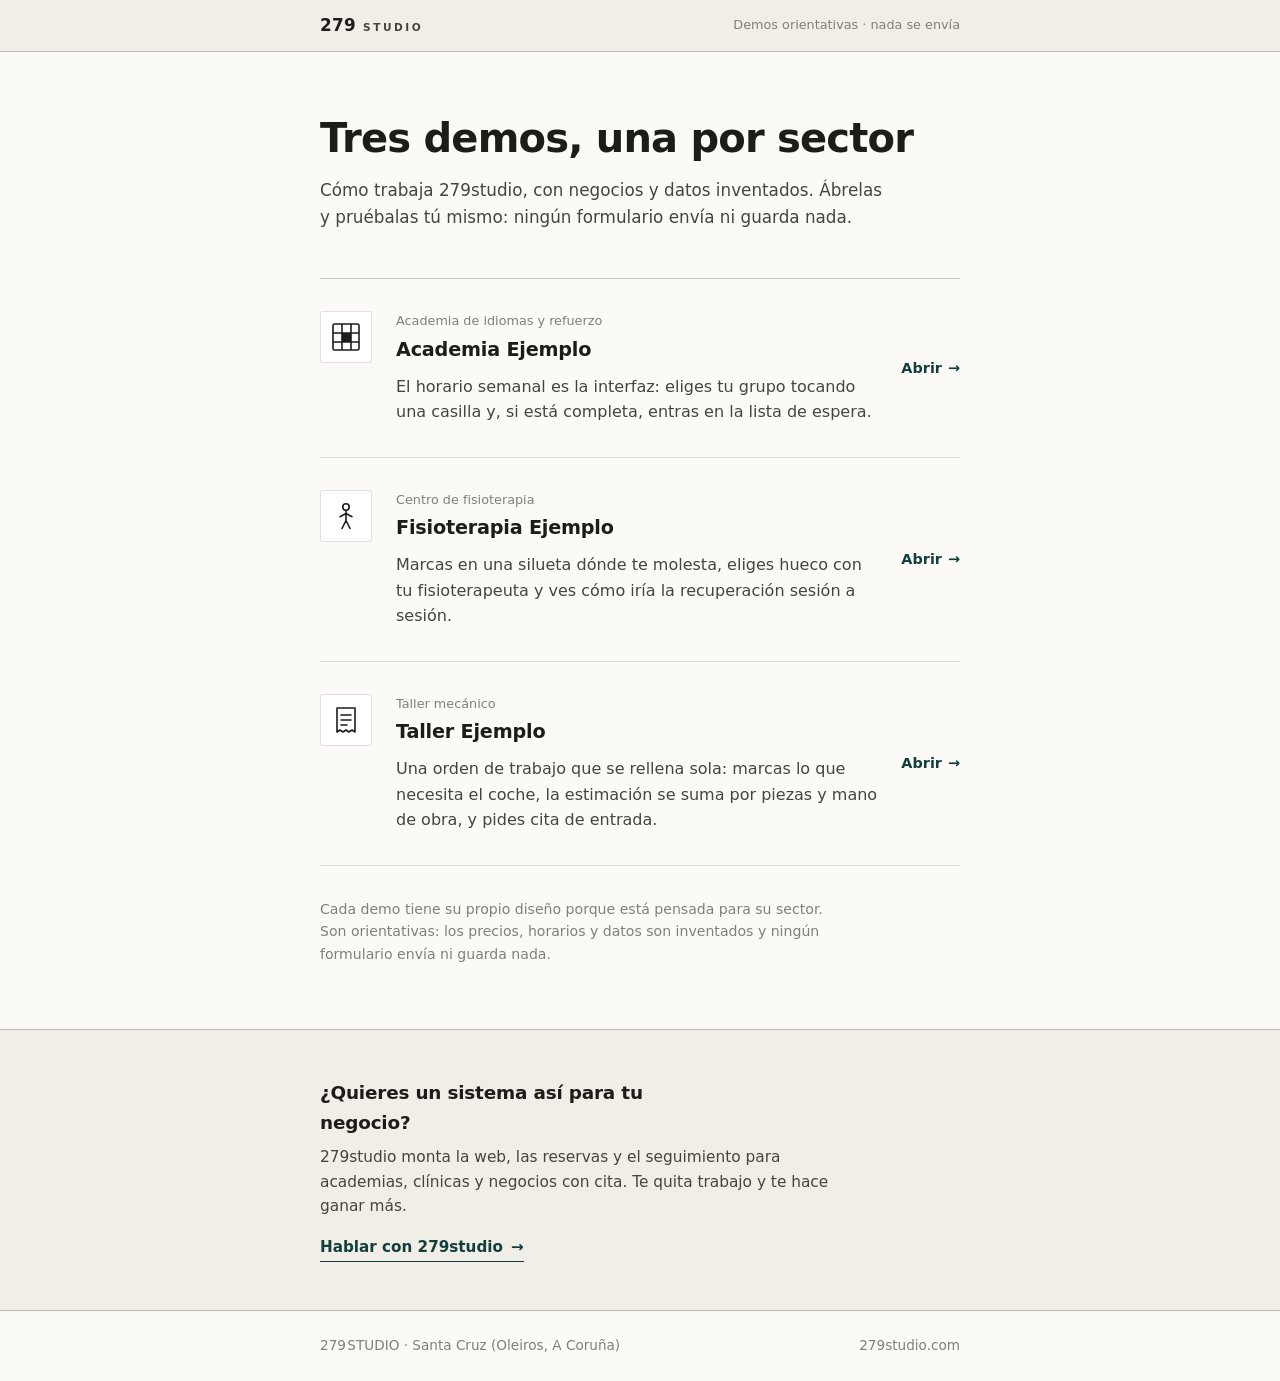
==== commit abb94e79: "Fase 1: remate CTA como panel propio; pie sobre paper - .studio-strip--foot: banda con filete arriba" ====
--- a/index.html
+++ b/index.html
@@ -55,18 +55,14 @@
      en su propio styles.css con sus tokens (Fases 2-4).
      ============================================================ */
   .studio-strip { background: var(--band); }
-  .studio-strip .wrap {
+  .studio-strip--head { border-bottom: 1px solid var(--line-strong); }
+  .studio-strip--head .wrap {
     display: flex; align-items: center; gap: var(--s-4);
     justify-content: space-between;
-  }
-  .studio-strip--head { border-bottom: 1px solid var(--line); }
-  .studio-strip--head .wrap { padding-block: var(--s-3); }
-  .studio-strip--foot { border-top: 1px solid var(--line); }
-  .studio-strip--foot .wrap {
-    flex-wrap: wrap; align-items: baseline;
-    padding-block: clamp(var(--s-6), 6vw, var(--s-7));
-    row-gap: var(--s-3);
-  }
+    padding-block: var(--s-3);
+  }
+  .studio-strip--foot { border-block: 1px solid var(--line-strong); }
+  .studio-strip--foot .wrap { padding-block: clamp(var(--s-6), 6vw, var(--s-7)); }
 
   /* LOGO PLACEHOLDER — wordmark 279studio (provisional), sustituir por el logotipo real */
   .wordmark { display: inline-flex; align-items: baseline; gap: 7px; text-decoration: none; color: var(--ink); }
@@ -74,17 +70,19 @@
   .wordmark span { font-weight: 600; font-size: 0.66rem; letter-spacing: 0.24em; color: var(--ink-soft); }
   .strip-note { font-size: 0.8rem; color: var(--faint); text-align: right; }
 
-  .cta-q { flex: 1 1 20ch; font-size: 1.1rem; font-weight: 640; letter-spacing: -0.01em; color: var(--ink); }
-  .cta-sub { flex: 1 1 100%; order: 3; color: var(--ink-soft); font-size: 0.96rem; max-width: 56ch; }
+  .cta-q { font-size: 1.15rem; font-weight: 640; letter-spacing: -0.01em; color: var(--ink); max-width: 30ch; }
+  .cta-sub { margin-top: var(--s-2); color: var(--ink-soft); font-size: 0.96rem; max-width: 54ch; }
   .cta-link {
-    flex: 0 0 auto;
     display: inline-flex; align-items: center; gap: 8px;
+    margin-top: var(--s-4);
     font-weight: 640; font-size: 0.95rem; color: var(--accent-ink);
     text-decoration: none;
     border-bottom: 1px solid currentColor;
     padding-bottom: 2px;
   }
+  .cta-link .arrow { transition: transform 0.16s ease; }
   .cta-link:hover { color: var(--accent); }
+  .cta-link:hover .arrow { transform: translateX(3px); }
 
   /* ---------- índice ---------- */
   main { flex: 1; }
@@ -143,7 +141,7 @@
   }
 
   /* ---------- pie ---------- */
-  footer { background: var(--band); border-top: 1px solid var(--line); }
+  footer { background: var(--paper); }
   footer .wrap {
     display: flex; justify-content: space-between; gap: var(--s-3);
     flex-wrap: wrap; align-items: center;
@@ -241,8 +239,8 @@
   <section class="studio-strip studio-strip--foot" aria-labelledby="cta-h">
     <div class="wrap">
       <p class="cta-q" id="cta-h">¿Quieres un sistema así para tu negocio?</p>
+      <p class="cta-sub">279studio monta la web, las reservas y el seguimiento para academias, clínicas y negocios con cita. Te quita trabajo y te hace ganar más.</p>
       <a class="cta-link" href="https://279studio.com" rel="noopener">Hablar con 279studio <span class="arrow" aria-hidden="true">&rarr;</span></a>
-      <p class="cta-sub">279studio monta la web, las reservas y el seguimiento para academias, clínicas y negocios con cita. Te quita trabajo y te hace ganar más.</p>
     </div>
   </section>
 </main>
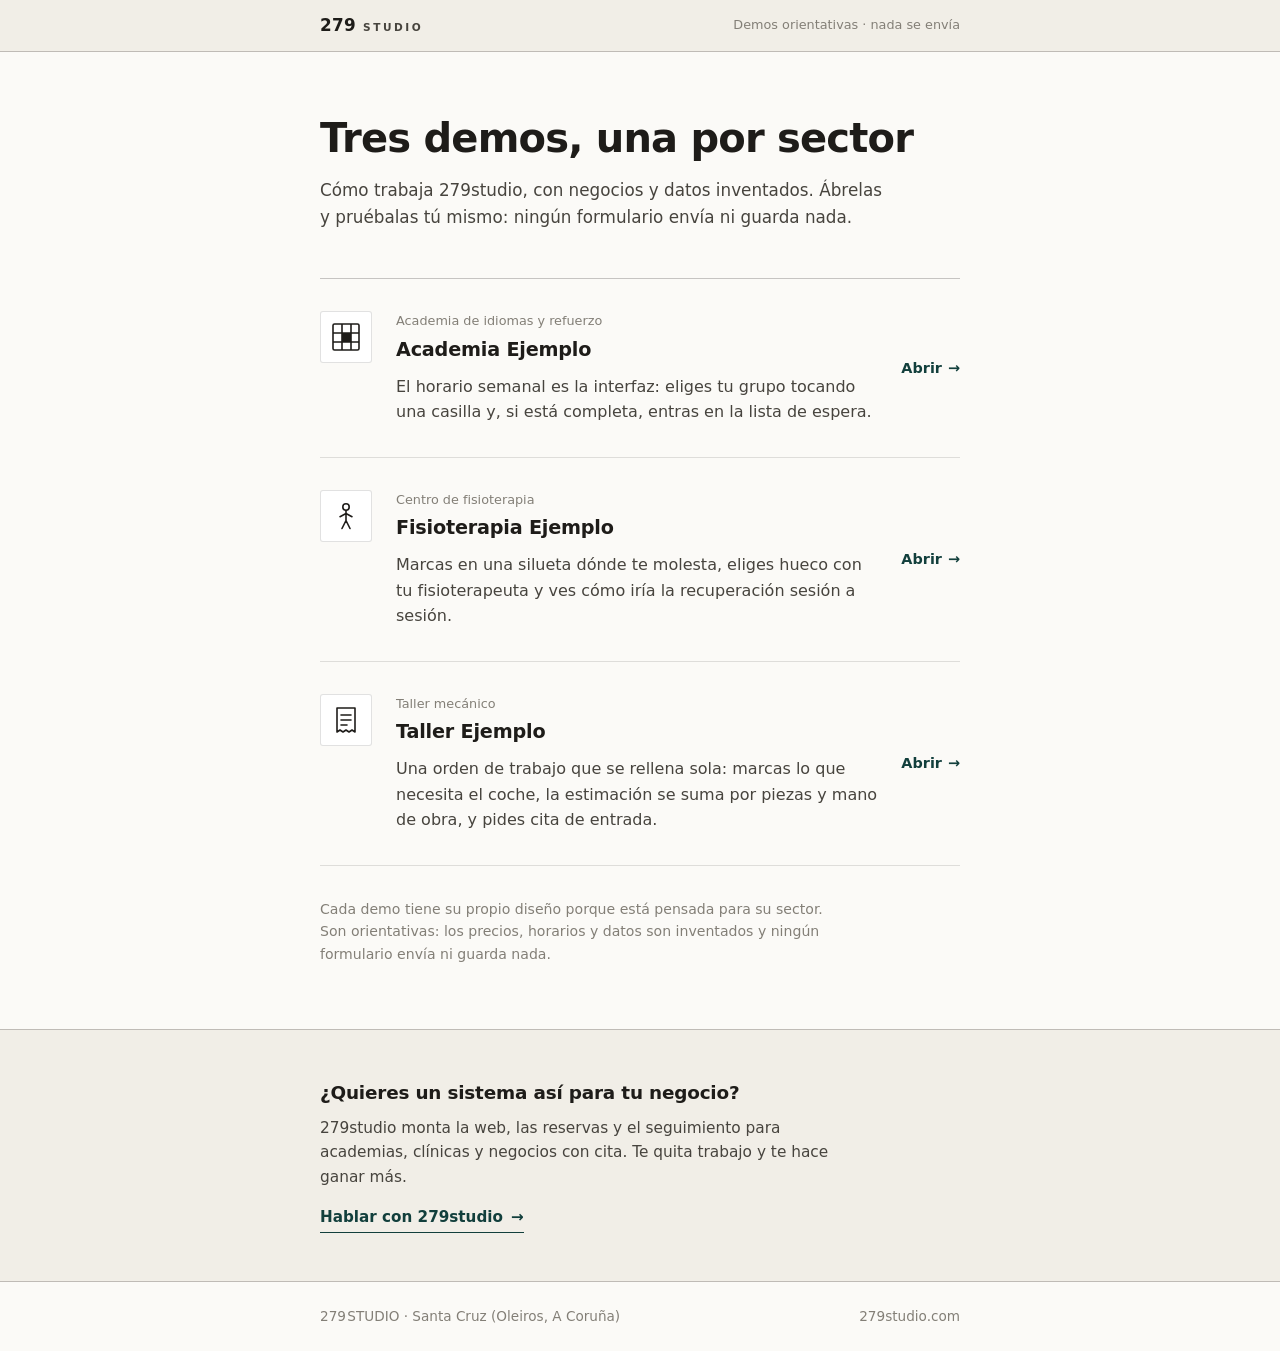
==== commit ac585c93: "Fase 1: quitar max-width de la pregunta CTA (evitar corte "negocio?" solo) Co-Authored-By: Claude So" ====
--- a/index.html
+++ b/index.html
@@ -70,7 +70,7 @@
   .wordmark span { font-weight: 600; font-size: 0.66rem; letter-spacing: 0.24em; color: var(--ink-soft); }
   .strip-note { font-size: 0.8rem; color: var(--faint); text-align: right; }
 
-  .cta-q { font-size: 1.15rem; font-weight: 640; letter-spacing: -0.01em; color: var(--ink); max-width: 30ch; }
+  .cta-q { font-size: 1.15rem; font-weight: 640; letter-spacing: -0.01em; color: var(--ink); }
   .cta-sub { margin-top: var(--s-2); color: var(--ink-soft); font-size: 0.96rem; max-width: 54ch; }
   .cta-link {
     display: inline-flex; align-items: center; gap: 8px;
